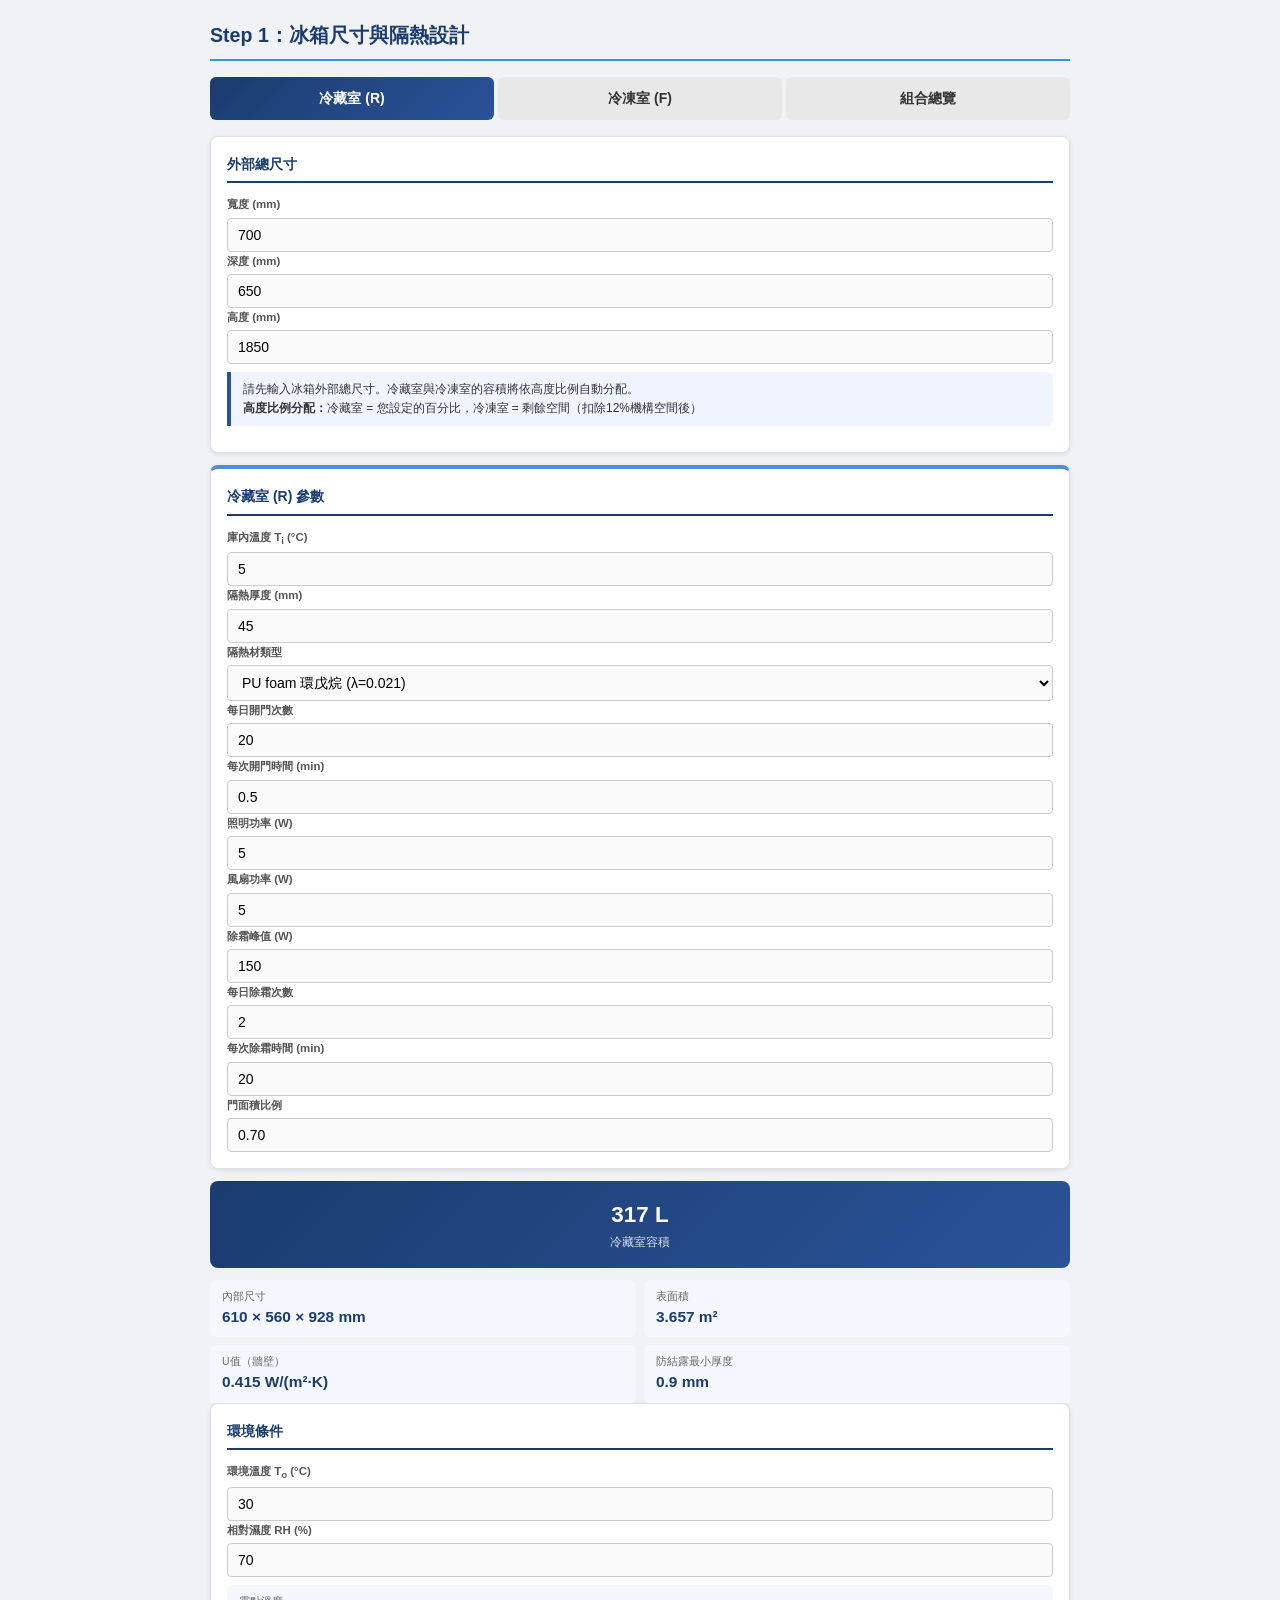
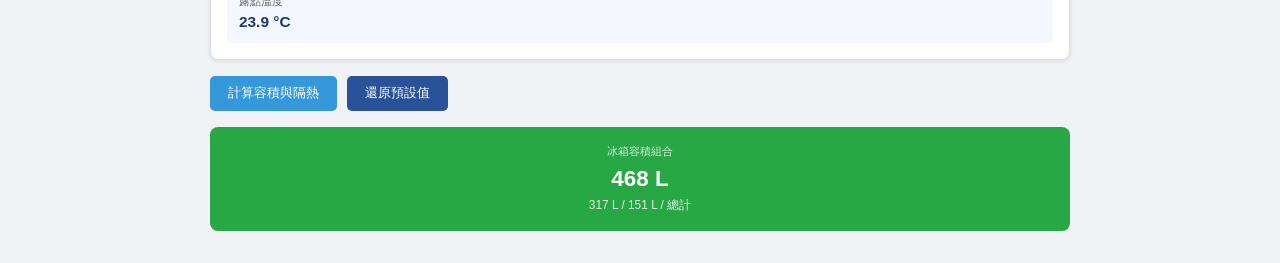
==== pages/cabinet.html @ 18bc944f "Initial commit: refrigerator cooling capacity system v1.0" ====
<!DOCTYPE html>
<html lang="zh-TW">
<head>
  <meta charset="UTF-8">
  <meta name="viewport" content="width=device-width, initial-scale=1.0">
  <title>Step 1 冰箱尺寸與隔熱 - 冰箱制冷能力計算系統</title>
  <link rel="stylesheet" href="../css/style.css">
  <style>
    .chamber-tabs { display: flex; gap: 4px; margin-bottom: 16px; }
    .chamber-tab { flex: 1; padding: 10px; text-align: center; cursor: pointer; border-radius: 6px; font-weight: 700; background: #e8e8e8; transition: all 0.2s; }
    .chamber-tab.active { background: linear-gradient(135deg,#1a3c6e,#2a5298); color: white; }
    .chamber-panel { display: none; }
    .chamber-panel.active { display: block; }
    .section { background: #fff; border-radius: 8px; padding: 16px; margin-bottom: 12px; box-shadow: 0 1px 4px rgba(0,0,0,0.1); }
    .section-title { font-size: 1em; font-weight: 700; color: #1a3c6e; margin-bottom: 12px; border-bottom: 2px solid #1a3c6e; padding-bottom: 6px; }
    .result-big { text-align: center; padding: 16px; background: linear-gradient(135deg,#1a3c6e,#2a5298); color: white; border-radius: 8px; margin-bottom: 12px; }
    .result-big .vol-display { font-size: 1.6em; font-weight: 800; }
    .result-big .vol-label { font-size: 0.85em; opacity: 0.85; }
    .result-grid { display: grid; grid-template-columns: 1fr 1fr; gap: 8px; }
    .result-item { background: #f5f7ff; padding: 8px 12px; border-radius: 6px; }
    .result-item .label { font-size: 0.75em; color: #666; }
    .result-item .value { font-size: 1.1em; font-weight: 700; color: #1a3c6e; }
    .info-box { background: #f0f4ff; border-left: 4px solid #2a5298; padding: 8px 12px; font-size: 0.85em; border-radius: 0 6px 6px 0; margin-top: 8px; }
    .r-section { border-top: 4px solid #4a90d9; }
    .f-section { border-top: 4px solid #2d6a9f; }
    .total-section { border-top: 4px solid #28a745; }
  </style>
</head>
<body>
<div class="page">
  <h1>Step 1：冰箱尺寸與隔熱設計</h1>

  <!-- 切換 Tab -->
  <div class="chamber-tabs">
    <div class="chamber-tab active" onclick="switchTab('R')">冷藏室 (R)</div>
    <div class="chamber-tab" onclick="switchTab('F')">冷凍室 (F)</div>
    <div class="chamber-tab" onclick="switchTab('total')">組合總覽</div>
  </div>

  <!-- ===== 共用：外部總尺寸 ===== -->
  <div class="section">
    <div class="section-title">外部總尺寸</div>
    <div class="input-row">
      <div class="input-group">
        <label>寬度 (mm)</label>
        <input type="number" id="width_mm" value="700" step="1" min="200" max="1200">
      </div>
      <div class="input-group">
        <label>深度 (mm)</label>
        <input type="number" id="depth_mm" value="650" step="1" min="200" max="1000">
      </div>
      <div class="input-group">
        <label>高度 (mm)</label>
        <input type="number" id="height_mm" value="1850" step="1" min="400" max="2200">
      </div>
    </div>
    <div class="info-box">
      請先輸入冰箱外部總尺寸。冷藏室與冷凍室的容積將依高度比例自動分配。<br>
      <b>高度比例分配：</b>冷藏室 = 您設定的百分比，冷凍室 = 剩餘空間（扣除12%機構空間後）
    </div>
  </div>

  <!-- ===== 冷藏室設定 ===== -->
  <div id="panel-R" class="chamber-panel active">
    <div class="section r-section">
      <div class="section-title">冷藏室 (R) 參數</div>
      <div class="input-group">
        <label>庫內溫度 T<sub>i</sub> (°C)</label>
        <input type="number" id="R_Ti" value="5" step="1" min="-5" max="20">
      </div>
      <div class="input-row">
        <div class="input-group">
          <label>隔熱厚度 (mm)</label>
          <input type="number" id="R_ins_mm" value="45" step="1" min="10" max="150">
        </div>
        <div class="input-group">
          <label>隔熱材類型</label>
          <select id="R_ins_type">
            <option value="PU foam">PU foam (λ=0.022)</option>
            <option value="PU foam (cyclopentane)" selected>PU foam 環戊烷 (λ=0.021)</option>
            <option value="VIP">VIP (λ=0.005)</option>
            <option value="EPS">EPS (λ=0.034)</option>
            <option value="XPS">XPS (λ=0.029)</option>
          </select>
        </div>
      </div>
      <div class="input-row">
        <div class="input-group">
          <label>每日開門次數</label>
          <input type="number" id="R_open_times" value="20" step="1" min="0" max="100">
        </div>
        <div class="input-group">
          <label>每次開門時間 (min)</label>
          <input type="number" id="R_open_min" value="0.5" step="0.1" min="0.1" max="5">
        </div>
      </div>
      <div class="input-row">
        <div class="input-group">
          <label>照明功率 (W)</label>
          <input type="number" id="R_light_W" value="5" step="1" min="0" max="20">
        </div>
        <div class="input-group">
          <label>風扇功率 (W)</label>
          <input type="number" id="R_fan_W" value="5" step="1" min="0" max="30">
        </div>
        <div class="input-group">
          <label>除霜峰值 (W)</label>
          <input type="number" id="R_defrost_W" value="150" step="10" min="0" max="500">
        </div>
      </div>
      <div class="input-row">
        <div class="input-group">
          <label>每日除霜次數</label>
          <input type="number" id="R_defrost_times" value="2" step="1" min="0" max="10">
        </div>
        <div class="input-group">
          <label>每次除霜時間 (min)</label>
          <input type="number" id="R_defrost_min" value="20" step="1" min="0" max="60">
        </div>
      </div>
      <div class="input-group">
        <label>門面積比例</label>
        <input type="number" id="R_door_ratio" value="0.70" step="0.05" min="0.3" max="1.0">
      </div>
    </div>

    <div class="result-big">
      <div class="vol-display" id="R_vol_display">- L</div>
      <div class="vol-label">冷藏室容積</div>
    </div>
    <div class="result-grid">
      <div class="result-item">
        <div class="label">內部尺寸</div>
        <div class="value" id="R_inner_dims">-</div>
      </div>
      <div class="result-item">
        <div class="label">表面積</div>
        <div class="value" id="R_A_total">- m²</div>
      </div>
      <div class="result-item">
        <div class="label">U值（牆壁）</div>
        <div class="value" id="R_U_wall">- W/(m²·K)</div>
      </div>
      <div class="result-item">
        <div class="label">防結露最小厚度</div>
        <div class="value" id="R_min_ins">- mm</div>
      </div>
    </div>
  </div>

  <!-- ===== 冷凍室設定 ===== -->
  <div id="panel-F" class="chamber-panel">
    <div class="section f-section">
      <div class="section-title">冷凍室 (F) 參數</div>
      <div class="input-group">
        <label>庫內溫度 T<sub>i</sub> (°C)</label>
        <input type="number" id="F_Ti" value="-18" step="1" min="-35" max="-6">
      </div>
      <div class="input-row">
        <div class="input-group">
          <label>隔熱厚度 (mm)</label>
          <input type="number" id="F_ins_mm" value="60" step="1" min="10" max="200">
        </div>
        <div class="input-group">
          <label>隔熱材類型</label>
          <select id="F_ins_type">
            <option value="PU foam">PU foam (λ=0.022)</option>
            <option value="PU foam (cyclopentane)" selected>PU foam 環戊烷 (λ=0.021)</option>
            <option value="VIP">VIP (λ=0.005)</option>
            <option value="EPS">EPS (λ=0.034)</option>
            <option value="XPS">XPS (λ=0.029)</option>
          </select>
        </div>
      </div>
      <div class="input-row">
        <div class="input-group">
          <label>每日開門次數</label>
          <input type="number" id="F_open_times" value="5" step="1" min="0" max="50">
        </div>
        <div class="input-group">
          <label>每次開門時間 (min)</label>
          <input type="number" id="F_open_min" value="0.3" step="0.1" min="0.1" max="5">
        </div>
      </div>
      <div class="input-row">
        <div class="input-group">
          <label>照明功率 (W)</label>
          <input type="number" id="F_light_W" value="0" step="1" min="0" max="10">
        </div>
        <div class="input-group">
          <label>風扇功率 (W)</label>
          <input type="number" id="F_fan_W" value="2" step="1" min="0" max="20">
        </div>
      </div>
      <div class="input-group">
        <label>門面積比例</label>
        <input type="number" id="F_door_ratio" value="0.70" step="0.05" min="0.3" max="1.0">
      </div>
    </div>

    <div class="result-big">
      <div class="vol-display" id="F_vol_display">- L</div>
      <div class="vol-label">冷凍室容積</div>
    </div>
    <div class="result-grid">
      <div class="result-item">
        <div class="label">內部尺寸</div>
        <div class="value" id="F_inner_dims">-</div>
      </div>
      <div class="result-item">
        <div class="label">表面積</div>
        <div class="value" id="F_A_total">- m²</div>
      </div>
      <div class="result-item">
        <div class="label">U值（牆壁）</div>
        <div class="value" id="F_U_wall">- W/(m²·K)</div>
      </div>
      <div class="result-item">
        <div class="label">防結露最小厚度</div>
        <div class="value" id="F_min_ins">- mm</div>
      </div>
    </div>
  </div>

  <!-- ===== 環境參數（兩室共用）===== -->
  <div class="section">
    <div class="section-title">環境條件</div>
    <div class="input-row">
      <div class="input-group">
        <label>環境溫度 T<sub>o</sub> (°C)</label>
        <input type="number" id="T_o" value="30" step="1" min="-20" max="60">
      </div>
      <div class="input-group">
        <label>相對濕度 RH (%)</label>
        <input type="number" id="RH" value="70" step="1" min="20" max="100">
      </div>
    </div>
    <div class="result-item" style="margin-top:8px;">
      <div class="label">露點溫度</div>
      <div class="value" id="T_dp_display">- °C</div>
    </div>
  </div>

  <!-- ===== 組合總覽 ===== -->
  <div id="panel-total" class="chamber-panel">
    <div class="section total-section">
      <div class="section-title">總容積分配</div>
      <div class="result-grid" style="grid-template-columns:1fr 1fr 1fr;">
        <div class="result-item" style="background:#e8f4ff;">
          <div class="label">冷藏室容積</div>
          <div class="value" id="t_V_R">- L</div>
        </div>
        <div class="result-item" style="background:#e8f4ff;">
          <div class="label">冷凍室容積</div>
          <div class="value" id="t_V_F">- L</div>
        </div>
        <div class="result-item" style="background:#e8f4ff;">
          <div class="label">總容積</div>
          <div class="value" id="t_V_total">- L</div>
        </div>
      </div>
      <div class="input-group" style="margin-top:12px;">
        <label>冷藏室高度比例 (R/H total, %)</label>
        <input type="number" id="R_height_pct" value="55" step="1" min="30" max="80" onchange="calcAll()">
      </div>
      <div class="info-box">
        等效內容積（台灣能效）：V = V<sub>R</sub> + K × V<sub>F</sub><br>
        三星級：K=1.78 → <strong id="t_V_eq">- L</strong>
      </div>
    </div>
  </div>

  <div class="action-row">
    <button class="btn btn-primary" onclick="calcAll()">計算容積與隔熱</button>
    <button class="btn btn-secondary" onclick="resetDefaults()">還原預設值</button>
  </div>

  <div id="results" style="display:none;">
    <div class="result-big" style="background:linear-gradient(135deg,#28a745,#28a745);margin-top:12px;">
      <div style="font-size:0.8em;opacity:0.8;">冰箱容積組合</div>
      <div class="vol-display" id="final_vol_display">- L</div>
      <div class="vol-label" id="final_vol_desc">冷藏 / 冷凍 / 總計</div>
    </div>
  </div>
</div>

<script src="../js/calculator.js"></script>
<script>
function switchTab(tab) {
  document.querySelectorAll('.chamber-tab').forEach(el => el.classList.remove('active'));
  document.querySelectorAll('.chamber-panel').forEach(el => el.classList.remove('active'));
  document.querySelector(`.chamber-tab:nth-child(${tab === 'R' ? 1 : tab === 'F' ? 2 : 3})`).classList.add('active');
  document.getElementById('panel-' + tab).classList.add('active');
}

function calcAll() {
  const W = parseFloat(document.getElementById('width_mm').value) || 700;
  const D = parseFloat(document.getElementById('depth_mm').value) || 650;
  const H = parseFloat(document.getElementById('height_mm').value) || 1850;
  const R_pct = parseFloat(document.getElementById('R_height_pct').value) / 100 || 0.55;
  const T_o = parseFloat(document.getElementById('T_o').value) || 30;
  const RH = parseFloat(document.getElementById('RH').value) || 70;
  const T_dp = RefrigCalc.calcDewPoint(T_o, RH);

  document.getElementById('T_dp_display').textContent = T_dp.toFixed(1) + ' °C';

  // 冷藏室參數
  const R_Ti = parseFloat(document.getElementById('R_Ti').value) || 5;
  const R_ins_mm = parseFloat(document.getElementById('R_ins_mm').value) || 45;
  const R_ins_type = document.getElementById('R_ins_type').value;
  const R_lambda = RefrigCalc.INSULATION_TYPES[R_ins_type]?.lambda || 0.021;
  const R_open_times = parseFloat(document.getElementById('R_open_times').value) || 20;
  const R_open_min = parseFloat(document.getElementById('R_open_min').value) || 0.5;
  const R_light_W = parseFloat(document.getElementById('R_light_W').value) || 5;
  const R_fan_W = parseFloat(document.getElementById('R_fan_W').value) || 5;
  const R_defrost_W = parseFloat(document.getElementById('R_defrost_W').value) || 150;
  const R_defrost_times = parseFloat(document.getElementById('R_defrost_times').value) || 2;
  const R_defrost_min = parseFloat(document.getElementById('R_defrost_min').value) || 20;
  const R_door_ratio = parseFloat(document.getElementById('R_door_ratio').value) || 0.7;

  // 冷凍室參數
  const F_Ti = parseFloat(document.getElementById('F_Ti').value) || -18;
  const F_ins_mm = parseFloat(document.getElementById('F_ins_mm').value) || 60;
  const F_ins_type = document.getElementById('F_ins_type').value;
  const F_lambda = RefrigCalc.INSULATION_TYPES[F_ins_type]?.lambda || 0.021;
  const F_open_times = parseFloat(document.getElementById('F_open_times').value) || 5;
  const F_open_min = parseFloat(document.getElementById('F_open_min').value) || 0.3;
  const F_light_W = parseFloat(document.getElementById('F_light_W').value) || 0;
  const F_fan_W = parseFloat(document.getElementById('F_fan_W').value) || 2;
  const F_door_ratio = parseFloat(document.getElementById('F_door_ratio').value) || 0.7;

  // 內部高度分配：冷藏室 = 用戶指定的%高度，機構空間 12%（固定），其餘為冷凍室
  const H_mech = H * 0.12;
  const H_R = H * R_pct;    // 冷藏室高度 = 設定百分比
  const H_F = H - H_R - H_mech;  // 冷凍室 = 扣掉冷藏室+機構後的空間

  // 各艙室外部尺寸（與總尺寸相同，只差在高度）
  const dims_R = { w: W, d: D, h: Math.max(50, H_R) };
  const dims_F = { w: W, d: D, h: Math.max(50, H_F) };

  // 容積計算（使用 calcVolumeV2 邏輯）
  const V_R = Math.max(10, W - 2*R_ins_mm) * Math.max(10, D - 2*R_ins_mm) * Math.max(10, H_R - 2*R_ins_mm) / 1e6;
  const V_F = Math.max(10, W - 2*F_ins_mm) * Math.max(10, D - 2*F_ins_mm) * Math.max(10, H_F - 2*F_ins_mm) / 1e6;
  const V_total = V_R + V_F;

  // 冷藏室結果
  const R_wall = RefrigCalc.calcCompartmentWallLoad(dims_R, R_ins_mm, R_lambda, R_Ti, T_o, R_door_ratio);
  const R_min_ins = RefrigCalc.calcMinInsulation(T_o, R_Ti, T_dp);
  document.getElementById('R_vol_display').textContent = V_R.toFixed(0) + ' L';
  document.getElementById('R_inner_dims').textContent = `${Math.round(dims_R.w - 2*R_ins_mm)} × ${Math.round(dims_R.d - 2*R_ins_mm)} × ${Math.round(dims_R.h - 2*R_ins_mm)} mm`;
  document.getElementById('R_A_total').textContent = R_wall.A_total_m2 + ' m²';
  document.getElementById('R_U_wall').textContent = R_wall.U_wall + ' W/(m²·K)';
  document.getElementById('R_min_ins').textContent = R_min_ins.toFixed(1) + ' mm';

  // 冷凍室結果
  const F_wall = RefrigCalc.calcCompartmentWallLoad(dims_F, F_ins_mm, F_lambda, F_Ti, T_o, F_door_ratio);
  const F_min_ins = RefrigCalc.calcMinInsulation(T_o, F_Ti, T_dp);
  document.getElementById('F_vol_display').textContent = V_F.toFixed(0) + ' L';
  document.getElementById('F_inner_dims').textContent = `${Math.round(dims_F.w - 2*F_ins_mm)} × ${Math.round(dims_F.d - 2*F_ins_mm)} × ${Math.round(dims_F.h - 2*F_ins_mm)} mm`;
  document.getElementById('F_A_total').textContent = F_wall.A_total_m2 + ' m²';
  document.getElementById('F_U_wall').textContent = F_wall.U_wall + ' W/(m²·K)';
  document.getElementById('F_min_ins').textContent = F_min_ins.toFixed(1) + ' mm';

  // 總覽
  document.getElementById('t_V_R').textContent = V_R.toFixed(0) + ' L';
  document.getElementById('t_V_F').textContent = V_F.toFixed(0) + ' L';
  document.getElementById('t_V_total').textContent = V_total.toFixed(0) + ' L';
  document.getElementById('t_V_eq').textContent = (V_R + 1.78 * V_F).toFixed(0) + ' L';

  // 最終結果
  document.getElementById('final_vol_display').textContent = V_total.toFixed(0) + ' L';
  document.getElementById('final_vol_desc').textContent = `${V_R.toFixed(0)} L / ${V_F.toFixed(0)} L / 總計`;
  document.getElementById('results').style.display = 'block';

  // 儲存到 localStorage
  const saved = {
    width_mm: W, depth_mm: D, height_mm: H,
    T_o, RH, T_dp,
    R_pct,
    R: { Ti: R_Ti, ins_mm: R_ins_mm, ins_type: R_ins_type, open_times: R_open_times, open_min: R_open_min,
         light_W: R_light_W, fan_W: R_fan_W, defrost_W: R_defrost_W, defrost_times: R_defrost_times, defrost_min: R_defrost_min, door_ratio: R_door_ratio },
    F: { Ti: F_Ti, ins_mm: F_ins_mm, ins_type: F_ins_type, open_times: F_open_times, open_min: F_open_min,
         light_W: F_light_W, fan_W: F_fan_W, door_ratio: F_door_ratio },
    vol: { V_R: V_R.toFixed(1), V_F: V_F.toFixed(1), V_total: V_total.toFixed(1), H_R: H_R.toFixed(0), H_F: H_F.toFixed(0) },
    wall_R: { Q_W: R_wall.Q_W, U_wall: R_wall.U_wall },
    wall_F: { Q_W: F_wall.Q_W, U_wall: F_wall.U_wall },
  };
  localStorage.setItem('refrig_calc', JSON.stringify(saved));
}

function resetDefaults() {
  const defaults = [
    ['width_mm','700'],['depth_mm','650'],['height_mm','1850'],
    ['T_o','30'],['RH','70'],
    ['R_Ti','5'],['R_ins_mm','45'],['R_ins_type','PU foam (cyclopentane)'],
    ['R_open_times','20'],['R_open_min','0.5'],
    ['R_light_W','5'],['R_fan_W','5'],['R_defrost_W','150'],
    ['R_defrost_times','2'],['R_defrost_min','20'],['R_door_ratio','0.7'],
    ['F_Ti','-18'],['F_ins_mm','60'],['F_ins_type','PU foam (cyclopentane)'],
    ['F_open_times','5'],['F_open_min','0.3'],
    ['F_light_W','0'],['F_fan_W','2'],['F_door_ratio','0.7'],
    ['R_height_pct','62'],
  ];
  defaults.forEach(([id, val]) => {
    const el = document.getElementById(id);
    if (el) el.value = val;
  });
  calcAll();
}

window.addEventListener('load', () => {
  const saved = JSON.parse(localStorage.getItem('refrig_calc') || '{}');
  if (saved.width_mm) {
    ['width_mm','depth_mm','height_mm','T_o','RH','R_Ti','R_ins_mm',
     'R_open_times','R_open_min','R_light_W','R_fan_W','R_defrost_W',
     'R_defrost_times','R_defrost_min','R_door_ratio',
     'F_Ti','F_ins_mm','F_open_times','F_open_min',
     'F_light_W','F_fan_W','F_door_ratio','R_height_pct'].forEach(id => {
      const el = document.getElementById(id);
      if (el && saved[id] !== undefined) el.value = saved[id];
    });
    if (saved.R?.ins_type) document.getElementById('R_ins_type').value = saved.R.ins_type;
    if (saved.F?.ins_type) document.getElementById('F_ins_type').value = saved.F.ins_type;
    calcAll();
  } else {
    calcAll();
  }
});
</script>
</body>
</html>
---- css/style.css ----
/* === Global Styles === */
:root {
  --primary: #1a3c6e;
  --secondary: #2a5298;
  --accent: #3498db;
  --success: #27ae60;
  --warning: #e67e22;
  --danger: #e74c3c;
  --bg: #f0f2f5;
  --white: #ffffff;
  --grey: #95a5a6;
  --border: #dde1e7;
  --text: #333;
}

* { box-sizing: border-box; margin: 0; padding: 0; }

body {
  font-family: "Segoe UI", "Microsoft JhengHei", "PingFang TC", sans-serif;
  background: var(--bg);
  color: var(--text);
  font-size: 14px;
  line-height: 1.6;
}

header {
  background: var(--primary);
  color: var(--white);
  padding: 16px 24px;
  display: flex;
  align-items: center;
  gap: 20px;
}

header h1 {
  font-size: 1.3em;
  letter-spacing: 1px;
}

header p {
  font-size: 0.8em;
  color: #aabbcc;
}

/* Navigation */
nav {
  background: var(--secondary);
  display: flex;
  flex-wrap: wrap;
  gap: 4px;
  padding: 6px 10px;
}

nav button {
  background: rgba(255,255,255,0.1);
  color: #ddeeff;
  border: none;
  padding: 8px 16px;
  border-radius: 4px;
  cursor: pointer;
  font-size: 0.85em;
  transition: background 0.2s;
  min-width: 80px;
}

nav button:hover { background: rgba(255,255,255,0.25); }
nav button.active { background: var(--white); color: var(--primary); font-weight: 600; }

/* Main Content */
.container { padding: 12px; }

iframe {
  width: 100%;
  height: 88vh;
  border: 1px solid var(--border);
  border-radius: 6px;
  background: var(--white);
  display: none;
}

iframe.active { display: block; }

/* Footer */
footer {
  text-align: center;
  padding: 10px;
  font-size: 0.75em;
  color: var(--grey);
  border-top: 1px solid var(--border);
}

/* === Page Content Styles === */
.page {
  padding: 20px;
  max-width: 900px;
  margin: auto;
}

.page h1 {
  font-size: 1.4em;
  color: var(--primary);
  border-bottom: 2px solid var(--accent);
  padding-bottom: 8px;
  margin-bottom: 16px;
}

.page h2 {
  font-size: 1.1em;
  color: var(--secondary);
  border-left: 4px solid var(--accent);
  padding-left: 10px;
  margin: 20px 0 10px;
}

.page h3 {
  font-size: 0.95em;
  color: var(--primary);
  margin: 14px 0 8px;
}

/* Section Cards */
.section {
  background: var(--white);
  border: 1px solid var(--border);
  border-radius: 8px;
  padding: 16px;
  margin-bottom: 14px;
}

.section-title {
  font-size: 0.85em;
  font-weight: 600;
  color: var(--secondary);
  margin-bottom: 12px;
  display: flex;
  align-items: center;
  gap: 6px;
}

/* Form Grid */
.form-grid {
  display: grid;
  grid-template-columns: repeat(auto-fit, minmax(220px, 1fr));
  gap: 12px;
}

.input-group {
  display: flex;
  flex-direction: column;
}

.input-group label {
  font-size: 0.82em;
  font-weight: 600;
  color: #555;
  margin-bottom: 4px;
}

.input-group label .unit {
  font-weight: 400;
  color: var(--grey);
  font-size: 0.9em;
}

.input-group input,
.input-group select {
  padding: 8px 10px;
  border: 1px solid #ccc;
  border-radius: 4px;
  font-size: 1em;
  background: #fafafa;
  transition: border-color 0.2s;
}

.input-group input:focus,
.input-group select:focus {
  border-color: var(--accent);
  outline: none;
  background: #fff;
}

/* Buttons */
.btn {
  display: inline-block;
  padding: 9px 18px;
  border: none;
  border-radius: 5px;
  cursor: pointer;
  font-size: 0.9em;
  transition: opacity 0.2s;
}

.btn-primary {
  background: var(--accent);
  color: var(--white);
}

.btn-primary:hover { opacity: 0.85; }

.btn-secondary {
  background: var(--secondary);
  color: var(--white);
}

.btn-success {
  background: var(--success);
  color: var(--white);
}

/* Result Cards */
.result-card {
  background: #f8f9fa;
  border: 1px solid var(--border);
  border-radius: 6px;
  padding: 14px;
  margin-bottom: 10px;
}

.result-card .label {
  font-size: 0.8em;
  color: var(--grey);
  margin-bottom: 4px;
}

.result-card .value {
  font-size: 1.25em;
  font-weight: 700;
  color: var(--primary);
}

.result-card .sub {
  font-size: 0.78em;
  color: var(--grey);
  margin-top: 3px;
}

/* Formula Display */
.formula-box {
  background: #eef7ff;
  border: 1px solid #b8d9f5;
  border-radius: 4px;
  padding: 10px 14px;
  font-size: 0.85em;
  color: #2c5e8a;
  margin: 8px 0;
}

.formula-box code {
  font-family: "Consolas", monospace;
  background: rgba(0,0,0,0.06);
  padding: 1px 4px;
  border-radius: 3px;
}

/* Tables */
.data-table {
  width: 100%;
  border-collapse: collapse;
  font-size: 0.88em;
  margin: 10px 0;
}

.data-table th {
  background: var(--secondary);
  color: var(--white);
  padding: 8px 12px;
  text-align: left;
}

.data-table td {
  padding: 7px 12px;
  border-bottom: 1px solid var(--border);
}

.data-table tr:nth-child(even) td { background: #f8f9fa; }

.data-table .highlight { color: var(--accent); font-weight: 600; }

/* Status Indicator */
.status {
  display: inline-flex;
  align-items: center;
  gap: 5px;
  padding: 3px 10px;
  border-radius: 12px;
  font-size: 0.8em;
  font-weight: 600;
}

.status-ok { background: #d4edda; color: #155724; }
.status-warn { background: #fff3cd; color: #856404; }
.status-error { background: #f8d7da; color: #721c24; }

/* Action Row */
.action-row {
  display: flex;
  gap: 10px;
  margin: 16px 0;
  flex-wrap: wrap;
}

/* Two Column Layout */
.two-col {
  display: grid;
  grid-template-columns: 1fr 1fr;
  gap: 16px;
}

@media (max-width: 600px) {
  .two-col { grid-template-columns: 1fr; }
}

/* Info Box */
.info-box {
  background: #eef7ff;
  border-left: 4px solid var(--accent);
  padding: 10px 14px;
  border-radius: 0 4px 4px 0;
  margin: 10px 0;
  font-size: 0.88em;
}

/* Progress Steps */
.steps {
  display: flex;
  gap: 0;
  margin-bottom: 16px;
}

.step {
  flex: 1;
  text-align: center;
  padding: 8px;
  background: #e0e0e0;
  font-size: 0.78em;
  color: #777;
}

.step.active { background: var(--accent); color: #fff; font-weight: 600; }
.step.done { background: var(--success); color: #fff; }

/* Print Styles */
@media print {
  nav, footer, .action-row, button { display: none !important; }
  .page { padding: 0; }
  body { background: #fff; }
}
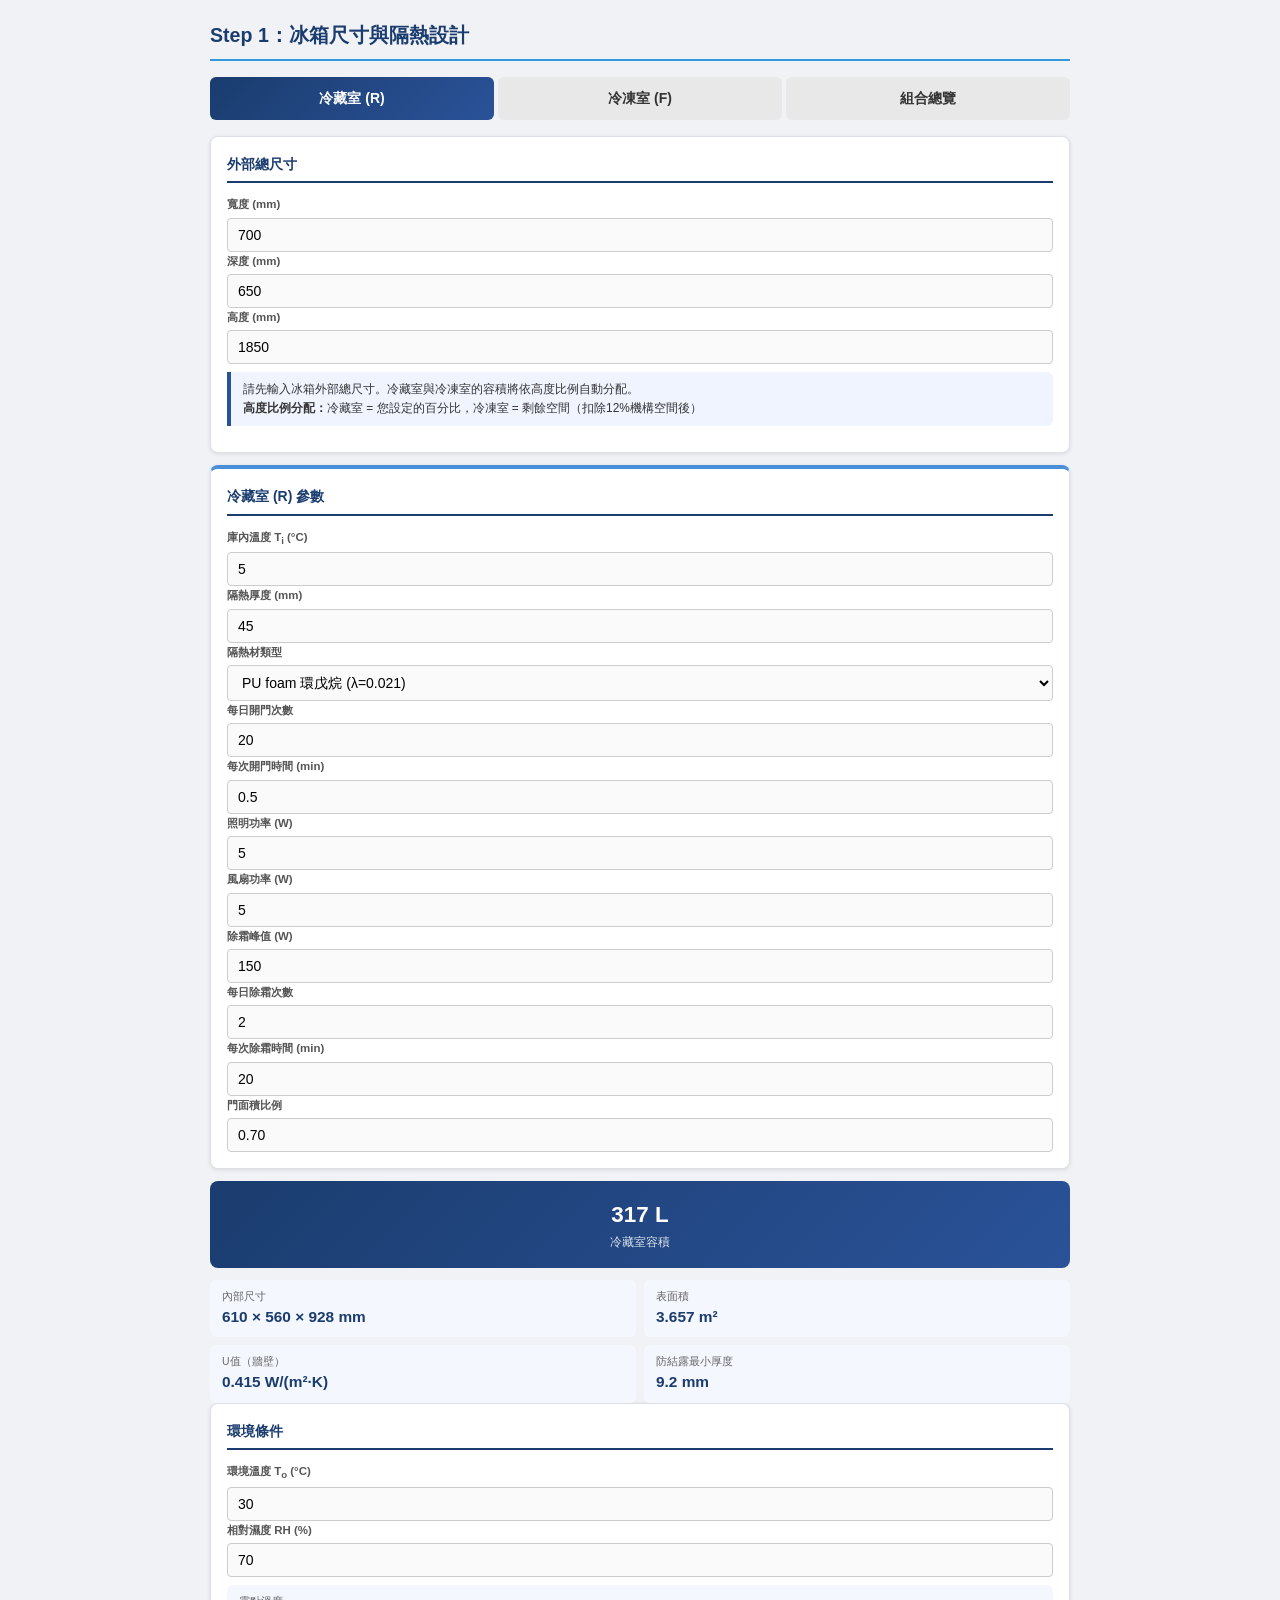
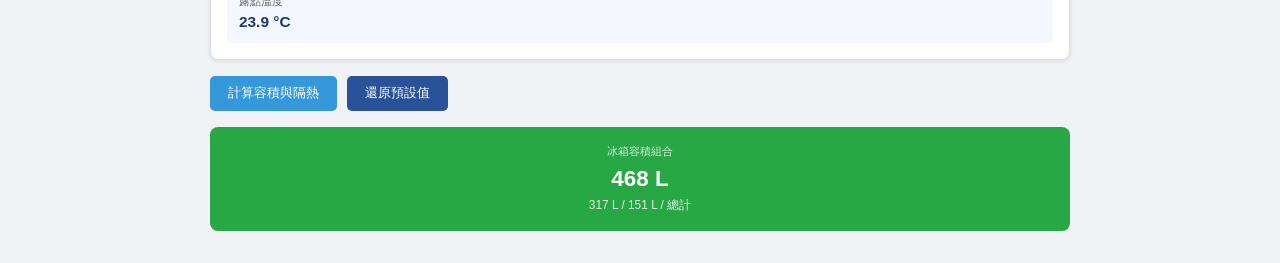
==== commit a0c43395: "fix: 修正開門次數為0時計算錯誤 + 修復壓縮機頁面DOM錯誤 - calcDoorLoad(): 使用 == null 檢查取代 || 運算子，確保 openTimesPerDay=0 時能正確" ====
--- a/pages/cabinet.html
+++ b/pages/cabinet.html
@@ -309,8 +309,8 @@
   const R_ins_mm = parseFloat(document.getElementById('R_ins_mm').value) || 45;
   const R_ins_type = document.getElementById('R_ins_type').value;
   const R_lambda = RefrigCalc.INSULATION_TYPES[R_ins_type]?.lambda || 0.021;
-  const R_open_times = parseFloat(document.getElementById('R_open_times').value) || 20;
-  const R_open_min = parseFloat(document.getElementById('R_open_min').value) || 0.5;
+  const R_open_times = (() => { const v = parseFloat(document.getElementById('R_open_times').value); return isNaN(v) ? 20 : v; })();
+  const R_open_min = (() => { const v = parseFloat(document.getElementById('R_open_min').value); return isNaN(v) ? 0.5 : v; })();
   const R_light_W = parseFloat(document.getElementById('R_light_W').value) || 5;
   const R_fan_W = parseFloat(document.getElementById('R_fan_W').value) || 5;
   const R_defrost_W = parseFloat(document.getElementById('R_defrost_W').value) || 150;
@@ -323,8 +323,8 @@
   const F_ins_mm = parseFloat(document.getElementById('F_ins_mm').value) || 60;
   const F_ins_type = document.getElementById('F_ins_type').value;
   const F_lambda = RefrigCalc.INSULATION_TYPES[F_ins_type]?.lambda || 0.021;
-  const F_open_times = parseFloat(document.getElementById('F_open_times').value) || 5;
-  const F_open_min = parseFloat(document.getElementById('F_open_min').value) || 0.3;
+  const F_open_times = (() => { const v = parseFloat(document.getElementById('F_open_times').value); return isNaN(v) ? 5 : v; })();
+  const F_open_min = (() => { const v = parseFloat(document.getElementById('F_open_min').value); return isNaN(v) ? 0.3 : v; })();
   const F_light_W = parseFloat(document.getElementById('F_light_W').value) || 0;
   const F_fan_W = parseFloat(document.getElementById('F_fan_W').value) || 2;
   const F_door_ratio = parseFloat(document.getElementById('F_door_ratio').value) || 0.7;
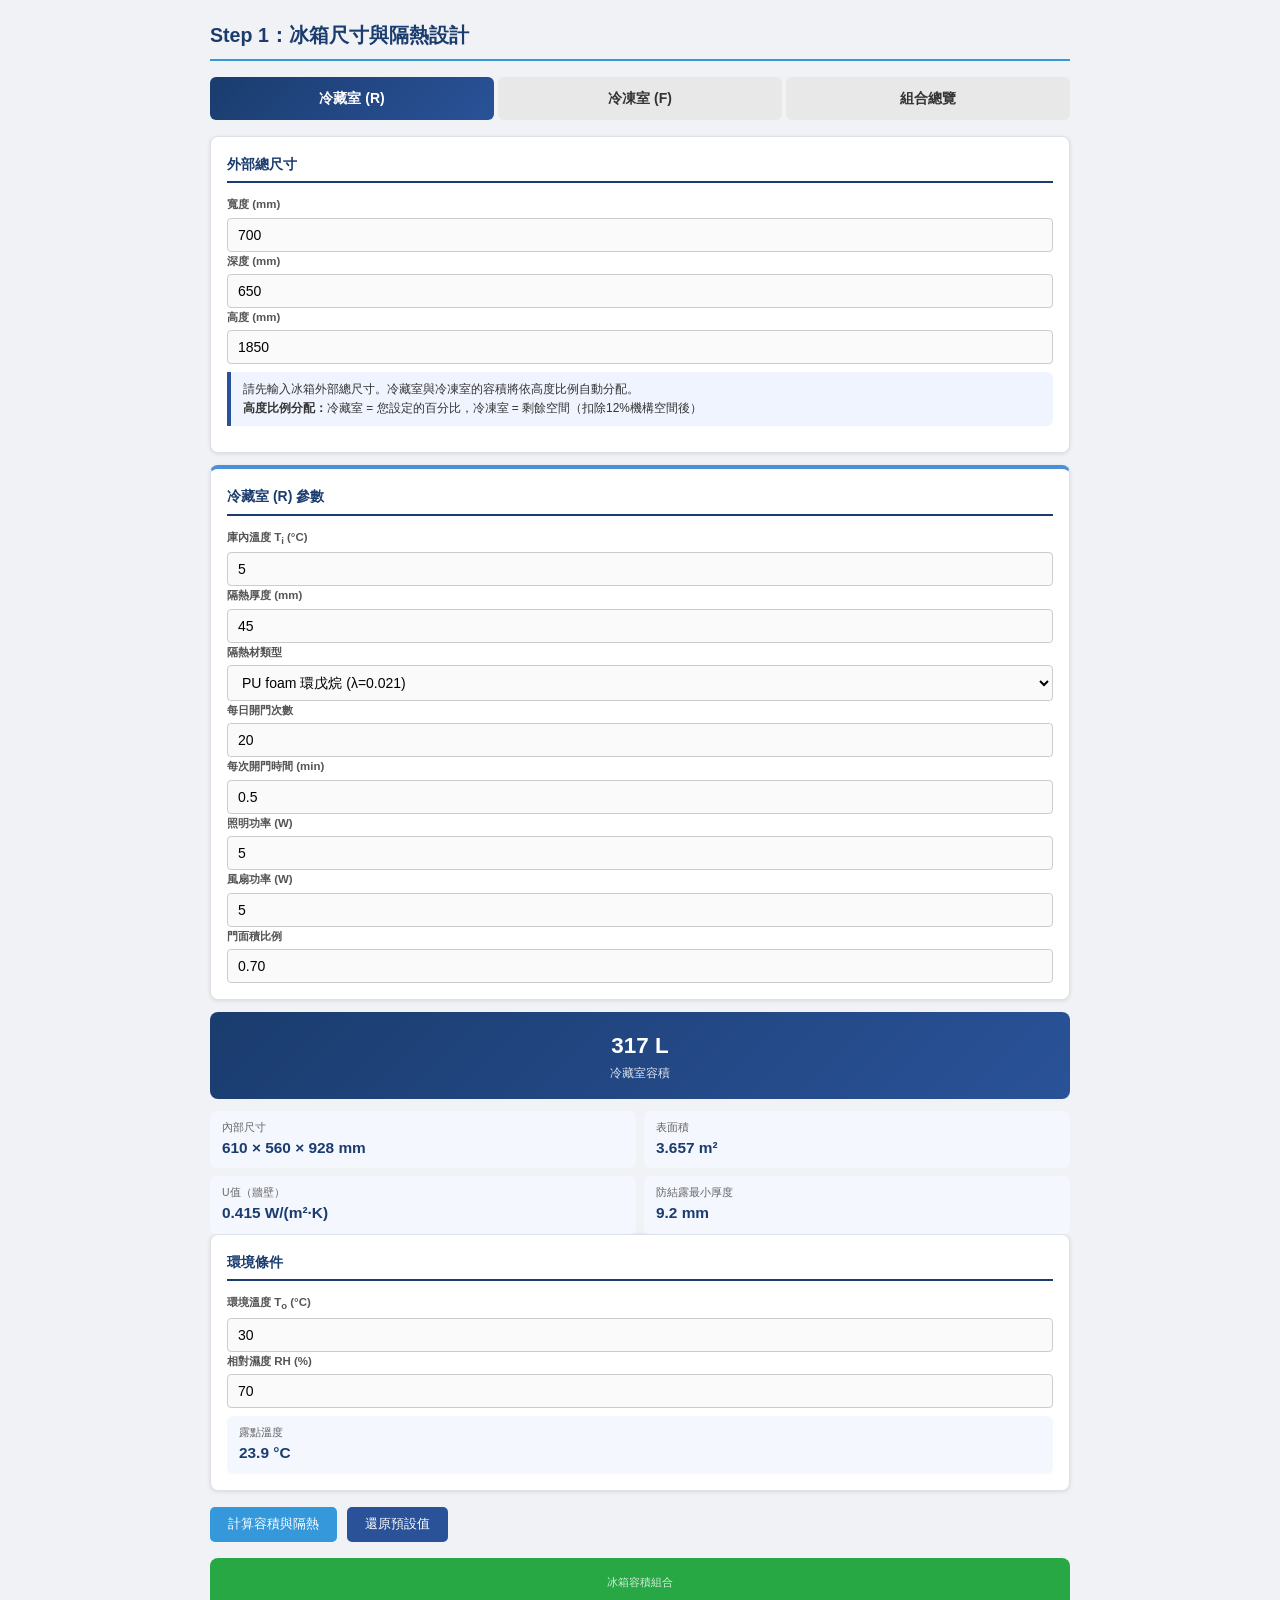
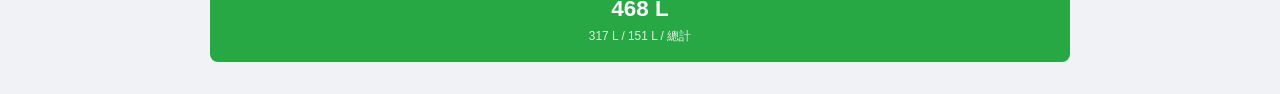
==== commit 20f78277: "fix: 修正冷藏室門板厚度計算邏輯，調整UI版面" ====
--- a/pages/cabinet.html
+++ b/pages/cabinet.html
@@ -103,20 +103,6 @@
           <label>風扇功率 (W)</label>
           <input type="number" id="R_fan_W" value="5" step="1" min="0" max="30">
         </div>
-        <div class="input-group">
-          <label>除霜峰值 (W)</label>
-          <input type="number" id="R_defrost_W" value="150" step="10" min="0" max="500">
-        </div>
-      </div>
-      <div class="input-row">
-        <div class="input-group">
-          <label>每日除霜次數</label>
-          <input type="number" id="R_defrost_times" value="2" step="1" min="0" max="10">
-        </div>
-        <div class="input-group">
-          <label>每次除霜時間 (min)</label>
-          <input type="number" id="R_defrost_min" value="20" step="1" min="0" max="60">
-        </div>
       </div>
       <div class="input-group">
         <label>門面積比例</label>
@@ -190,6 +176,20 @@
         <div class="input-group">
           <label>風扇功率 (W)</label>
           <input type="number" id="F_fan_W" value="2" step="1" min="0" max="20">
+        </div>
+        <div class="input-group">
+          <label>除霜峰值 (W)</label>
+          <input type="number" id="F_defrost_W" value="150" step="10" min="0" max="500">
+        </div>
+      </div>
+      <div class="input-row">
+        <div class="input-group">
+          <label>每日除霜次數</label>
+          <input type="number" id="F_defrost_times" value="2" step="1" min="0" max="10">
+        </div>
+        <div class="input-group">
+          <label>每次除霜時間 (min)</label>
+          <input type="number" id="F_defrost_min" value="20" step="1" min="0" max="60">
         </div>
       </div>
       <div class="input-group">
@@ -313,9 +313,6 @@
   const R_open_min = (() => { const v = parseFloat(document.getElementById('R_open_min').value); return isNaN(v) ? 0.5 : v; })();
   const R_light_W = parseFloat(document.getElementById('R_light_W').value) || 5;
   const R_fan_W = parseFloat(document.getElementById('R_fan_W').value) || 5;
-  const R_defrost_W = parseFloat(document.getElementById('R_defrost_W').value) || 150;
-  const R_defrost_times = parseFloat(document.getElementById('R_defrost_times').value) || 2;
-  const R_defrost_min = parseFloat(document.getElementById('R_defrost_min').value) || 20;
   const R_door_ratio = parseFloat(document.getElementById('R_door_ratio').value) || 0.7;
 
   // 冷凍室參數
@@ -327,6 +324,9 @@
   const F_open_min = (() => { const v = parseFloat(document.getElementById('F_open_min').value); return isNaN(v) ? 0.3 : v; })();
   const F_light_W = parseFloat(document.getElementById('F_light_W').value) || 0;
   const F_fan_W = parseFloat(document.getElementById('F_fan_W').value) || 2;
+  const F_defrost_W = parseFloat(document.getElementById('F_defrost_W').value) || 150;
+  const F_defrost_times = parseFloat(document.getElementById('F_defrost_times').value) || 2;
+  const F_defrost_min = parseFloat(document.getElementById('F_defrost_min').value) || 20;
   const F_door_ratio = parseFloat(document.getElementById('F_door_ratio').value) || 0.7;
 
   // 內部高度分配：冷藏室 = 用戶指定的%高度，機構空間 12%（固定），其餘為冷凍室
@@ -372,18 +372,46 @@
   document.getElementById('final_vol_desc').textContent = `${V_R.toFixed(0)} L / ${V_F.toFixed(0)} L / 總計`;
   document.getElementById('results').style.display = 'block';
 
-  // 儲存到 localStorage
+  // 儲存到 localStorage（包含所有顯示值）
   const saved = {
+    // === 使用者輸入 ===
     width_mm: W, depth_mm: D, height_mm: H,
     T_o, RH, T_dp,
     R_pct,
-    R: { Ti: R_Ti, ins_mm: R_ins_mm, ins_type: R_ins_type, open_times: R_open_times, open_min: R_open_min,
-         light_W: R_light_W, fan_W: R_fan_W, defrost_W: R_defrost_W, defrost_times: R_defrost_times, defrost_min: R_defrost_min, door_ratio: R_door_ratio },
-    F: { Ti: F_Ti, ins_mm: F_ins_mm, ins_type: F_ins_type, open_times: F_open_times, open_min: F_open_min,
-         light_W: F_light_W, fan_W: F_fan_W, door_ratio: F_door_ratio },
-    vol: { V_R: V_R.toFixed(1), V_F: V_F.toFixed(1), V_total: V_total.toFixed(1), H_R: H_R.toFixed(0), H_F: H_F.toFixed(0) },
-    wall_R: { Q_W: R_wall.Q_W, U_wall: R_wall.U_wall },
-    wall_F: { Q_W: F_wall.Q_W, U_wall: F_wall.U_wall },
+    // === 冷藏室參數 ===
+    R: {
+      Ti: R_Ti, ins_mm: R_ins_mm, ins_type: R_ins_type,
+      open_times: R_open_times, open_min: R_open_min,
+      light_W: R_light_W, fan_W: R_fan_W,
+      door_ratio: R_door_ratio,
+    },
+    // === 冷凍室參數 ===
+    F: {
+      Ti: F_Ti, ins_mm: F_ins_mm, ins_type: F_ins_type,
+      open_times: F_open_times, open_min: F_open_min,
+      light_W: F_light_W, fan_W: F_fan_W,
+      defrost_W: F_defrost_W, defrost_times: F_defrost_times, defrost_min: F_defrost_min,
+      door_ratio: F_door_ratio,
+    },
+    // === 容積與幾何 ===
+    vol: {
+      V_R: V_R.toFixed(1), V_F: V_F.toFixed(1), V_total: V_total.toFixed(1),
+      H_R: H_R.toFixed(0), H_F: H_F.toFixed(0), H_mech: H_mech.toFixed(0),
+      V_eq: (V_R + 1.78 * V_F).toFixed(1),
+      inner_R: { w: Math.round(dims_R.w - 2*R_ins_mm), d: Math.round(dims_R.d - 2*R_ins_mm), h: Math.round(dims_R.h - 2*R_ins_mm) },
+      inner_F: { w: Math.round(dims_F.w - 2*F_ins_mm), d: Math.round(dims_F.d - 2*F_ins_mm), h: Math.round(dims_F.h - 2*F_ins_mm) },
+    },
+    // === 牆體熱負荷 ===
+    wall_R: {
+      Q_W: R_wall.Q_W, U_wall: R_wall.U_wall, U_door: R_wall.U_door,
+      A_total_m2: R_wall.A_total_m2, deltaT: R_wall.deltaT,
+    },
+    wall_F: {
+      Q_W: F_wall.Q_W, U_wall: F_wall.U_wall, U_door: F_wall.U_door,
+      A_total_m2: F_wall.A_total_m2, deltaT: F_wall.deltaT,
+    },
+    // === 防結露最小厚度 ===
+    min_ins: { R_mm: R_min_ins.toFixed(1), F_mm: F_min_ins.toFixed(1) },
   };
   localStorage.setItem('refrig_calc', JSON.stringify(saved));
 }
@@ -394,11 +422,11 @@
     ['T_o','30'],['RH','70'],
     ['R_Ti','5'],['R_ins_mm','45'],['R_ins_type','PU foam (cyclopentane)'],
     ['R_open_times','20'],['R_open_min','0.5'],
-    ['R_light_W','5'],['R_fan_W','5'],['R_defrost_W','150'],
-    ['R_defrost_times','2'],['R_defrost_min','20'],['R_door_ratio','0.7'],
+    ['R_light_W','5'],['R_fan_W','5'],['R_door_ratio','0.7'],
     ['F_Ti','-18'],['F_ins_mm','60'],['F_ins_type','PU foam (cyclopentane)'],
     ['F_open_times','5'],['F_open_min','0.3'],
-    ['F_light_W','0'],['F_fan_W','2'],['F_door_ratio','0.7'],
+    ['F_light_W','0'],['F_fan_W','2'],['F_defrost_W','150'],
+    ['F_defrost_times','2'],['F_defrost_min','20'],['F_door_ratio','0.7'],
     ['R_height_pct','62'],
   ];
   defaults.forEach(([id, val]) => {
@@ -412,15 +440,25 @@
   const saved = JSON.parse(localStorage.getItem('refrig_calc') || '{}');
   if (saved.width_mm) {
     ['width_mm','depth_mm','height_mm','T_o','RH','R_Ti','R_ins_mm',
-     'R_open_times','R_open_min','R_light_W','R_fan_W','R_defrost_W',
-     'R_defrost_times','R_defrost_min','R_door_ratio',
+     'R_open_times','R_open_min','R_light_W','R_fan_W','R_door_ratio',
      'F_Ti','F_ins_mm','F_open_times','F_open_min',
-     'F_light_W','F_fan_W','F_door_ratio','R_height_pct'].forEach(id => {
+     'F_light_W','F_fan_W','F_defrost_W','F_defrost_times','F_defrost_min',
+     'F_door_ratio','R_height_pct'].forEach(id => {
       const el = document.getElementById(id);
       if (el && saved[id] !== undefined) el.value = saved[id];
     });
     if (saved.R?.ins_type) document.getElementById('R_ins_type').value = saved.R.ins_type;
     if (saved.F?.ins_type) document.getElementById('F_ins_type').value = saved.F.ins_type;
+    const defrostSrc = saved.F?.defrost_W != null ? saved.F : saved.R;
+    if (defrostSrc) {
+      const map = [
+        ['F_defrost_W', 'defrost_W'], ['F_defrost_times', 'defrost_times'], ['F_defrost_min', 'defrost_min'],
+      ];
+      map.forEach(([id, key]) => {
+        const el = document.getElementById(id);
+        if (el && defrostSrc[key] != null) el.value = defrostSrc[key];
+      });
+    }
     calcAll();
   } else {
     calcAll();
